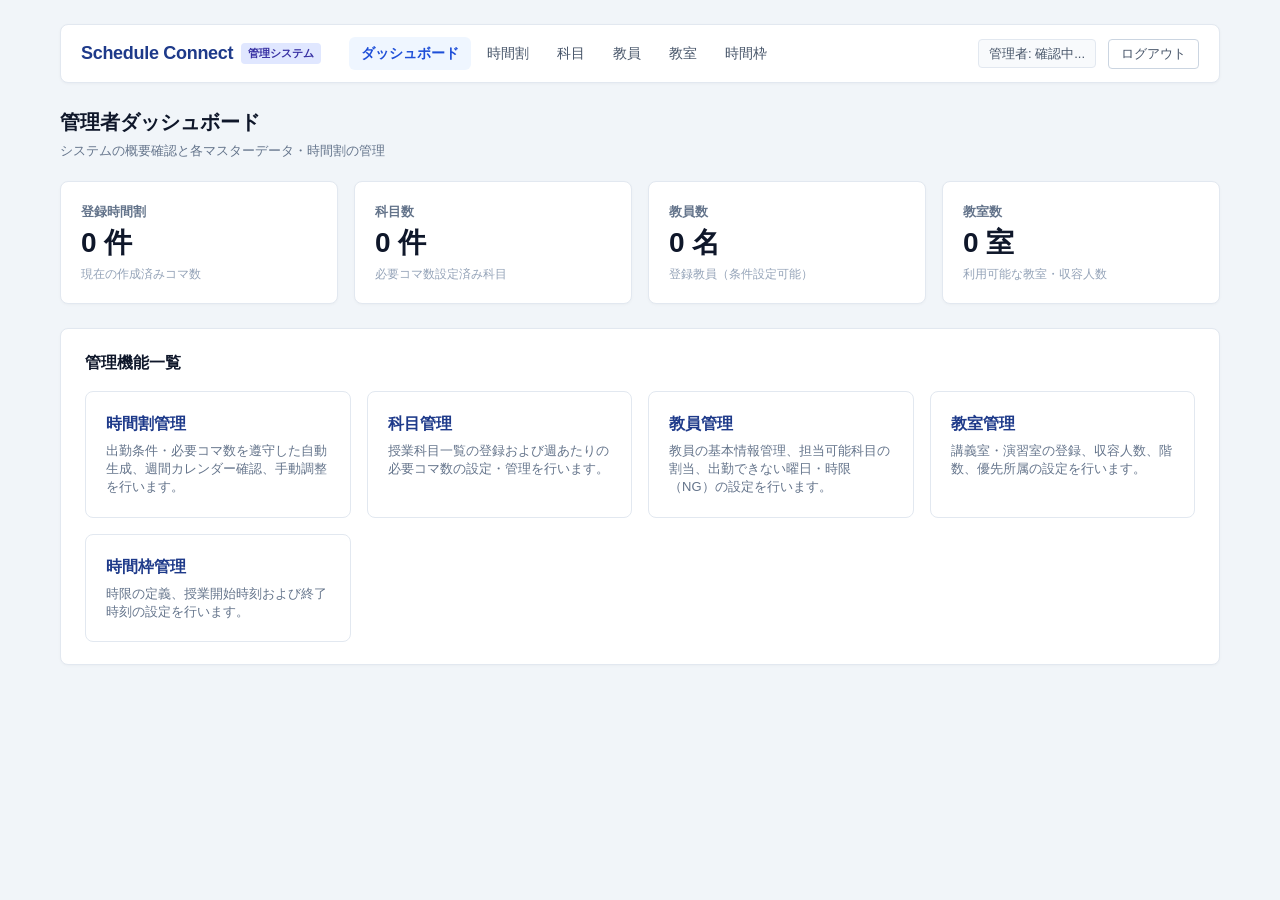
==== frontend/pages/admin_dashboard.html @ e34b130e "feat: implement frontend management modules and add UI/UX integration tests" ====
<!DOCTYPE html>
<html lang="ja">
<head>
    <meta charset="UTF-8">
    <meta name="viewport" content="width=device-width, initial-scale=1.0">
    <title>管理者ダッシュボード - Schedule Connect</title>
    <link rel="stylesheet" href="../css/style.css">
</head>
<body>
    <div id="app">
        <header id="common-admin-header"></header>

        <div class="page-title-bar">
            <div>
                <h1>管理者ダッシュボード</h1>
                <p class="page-description">システムの概要確認と各マスターデータ・時間割の管理</p>
            </div>
        </div>

        <!-- システム概要カード -->
        <div class="stat-grid">
            <div class="stat-card">
                <span class="stat-card-header">登録時間割</span>
                <span class="stat-card-value" id="stat-timetables">-</span>
                <span class="stat-card-desc">現在の作成済みコマ数</span>
            </div>
            <div class="stat-card">
                <span class="stat-card-header">科目数</span>
                <span class="stat-card-value" id="stat-subjects">-</span>
                <span class="stat-card-desc">必要コマ数設定済み科目</span>
            </div>
            <div class="stat-card">
                <span class="stat-card-header">教員数</span>
                <span class="stat-card-value" id="stat-teachers">-</span>
                <span class="stat-card-desc">登録教員（条件設定可能）</span>
            </div>
            <div class="stat-card">
                <span class="stat-card-header">教室数</span>
                <span class="stat-card-value" id="stat-classrooms">-</span>
                <span class="stat-card-desc">利用可能な教室・収容人数</span>
            </div>
        </div>

        <!-- 管理機能クイックアクセス -->
        <section class="card-section">
            <h2>管理機能一覧</h2>
            <div class="quick-nav-grid">
                <a href="timetables.html" class="quick-nav-card">
                    <span class="quick-nav-title">時間割管理</span>
                    <span class="quick-nav-desc">出勤条件・必要コマ数を遵守した自動生成、週間カレンダー確認、手動調整を行います。</span>
                </a>
                <a href="subjects.html" class="quick-nav-card">
                    <span class="quick-nav-title">科目管理</span>
                    <span class="quick-nav-desc">授業科目一覧の登録および週あたりの必要コマ数の設定・管理を行います。</span>
                </a>
                <a href="teachers.html" class="quick-nav-card">
                    <span class="quick-nav-title">教員管理</span>
                    <span class="quick-nav-desc">教員の基本情報管理、担当可能科目の割当、出勤できない曜日・時限（NG）の設定を行います。</span>
                </a>
                <a href="classrooms.html" class="quick-nav-card">
                    <span class="quick-nav-title">教室管理</span>
                    <span class="quick-nav-desc">講義室・演習室の登録、収容人数、階数、優先所属の設定を行います。</span>
                </a>
                <a href="time_slots.html" class="quick-nav-card">
                    <span class="quick-nav-title">時間枠管理</span>
                    <span class="quick-nav-desc">時限の定義、授業開始時刻および終了時刻の設定を行います。</span>
                </a>
            </div>
        </section>
    </div>

    <script src="../js/admin_nav.js"></script>
    <script src="../js/admin_dashboard.js"></script>
</body>
</html>
---- frontend/css/style.css ----
* {
    margin: 0;
    padding: 0;
    box-sizing: border-box;
}

body {
    font-family: -apple-system, BlinkMacSystemFont, "Segoe UI", Roboto, "Helvetica Neue", Arial, "Noto Sans", sans-serif;
    background-color: #f1f5f9;
    color: #1e293b;
    line-height: 1.5;
}

#app {
    max-width: 1200px;
    margin: 0 auto;
    padding: 24px 20px 48px;
}

/* ログイン専用ページ用のレイアウト */
.login-page-body {
    background-color: #f8fafc;
    min-height: 100vh;
    display: flex;
    flex-direction: column;
    justify-content: center;
    align-items: center;
    padding: 20px;
}

.login-container {
    width: 100%;
    max-width: 420px;
    background: #ffffff;
    border: 1px solid #e2e8f0;
    border-radius: 8px;
    box-shadow: 0 4px 12px rgba(15, 23, 42, 0.06);
    padding: 36px 32px;
}

.login-header {
    text-align: center;
    margin-bottom: 28px;
}

.login-brand-title {
    font-size: 22px;
    font-weight: 700;
    color: #1e3a8a;
    letter-spacing: -0.5px;
}

.login-subtitle {
    font-size: 13px;
    color: #64748b;
    margin-top: 6px;
}

/* 管理画面共通ヘッダー & ナビゲーション */
.app-header {
    display: flex;
    justify-content: space-between;
    align-items: center;
    background: #ffffff;
    border: 1px solid #e2e8f0;
    border-radius: 8px;
    padding: 12px 20px;
    margin-bottom: 24px;
    box-shadow: 0 1px 3px rgba(15, 23, 42, 0.04);
}

.header-brand-nav {
    display: flex;
    align-items: center;
    gap: 28px;
    flex-wrap: wrap;
}

.brand-logo {
    display: flex;
    align-items: center;
    gap: 8px;
    text-decoration: none;
    color: inherit;
}

.brand-name {
    font-size: 18px;
    font-weight: 700;
    color: #1e3a8a;
    letter-spacing: -0.3px;
}

.system-tag {
    font-size: 11px;
    background: #e0e7ff;
    color: #3730a3;
    padding: 2px 7px;
    border-radius: 4px;
    font-weight: 600;
}

.nav-links {
    display: flex;
    align-items: center;
    gap: 4px;
    flex-wrap: wrap;
}

.nav-links a {
    text-decoration: none;
    font-size: 14px;
    font-weight: 500;
    color: #475569;
    padding: 6px 12px;
    border-radius: 6px;
    transition: background-color 0.15s, color 0.15s;
}

.nav-links a:hover {
    background-color: #f1f5f9;
    color: #1e293b;
}

.nav-links a.active {
    background-color: #eff6ff;
    color: #1d4ed8;
    font-weight: 600;
}

.nav-user-area {
    display: flex;
    align-items: center;
    gap: 12px;
}

.user-badge {
    font-size: 13px;
    color: #475569;
    background: #f8fafc;
    border: 1px solid #e2e8f0;
    padding: 4px 10px;
    border-radius: 4px;
    font-weight: 500;
}

.btn-logout {
    background: #ffffff;
    border: 1px solid #cbd5e1;
    color: #475569;
    padding: 5px 12px;
    border-radius: 4px;
    font-size: 13px;
    font-weight: 500;
    cursor: pointer;
    transition: all 0.15s;
}

.btn-logout:hover {
    background: #fee2e2;
    border-color: #fca5a5;
    color: #b91c1c;
}

/* ページタイトルバー */
.page-title-bar {
    margin-bottom: 20px;
    display: flex;
    justify-content: space-between;
    align-items: center;
}

.page-title-bar h1 {
    font-size: 20px;
    font-weight: 700;
    color: #0f172a;
}

.page-description {
    font-size: 13px;
    color: #64748b;
    margin-top: 4px;
}

/* フォーム & カードセクション */
.form-section,
.list-section,
.action-section,
.calendar-section,
.card-section {
    background: #ffffff;
    padding: 22px 24px;
    border-radius: 8px;
    border: 1px solid #e2e8f0;
    box-shadow: 0 1px 3px rgba(15, 23, 42, 0.03);
    margin-bottom: 20px;
}

.section-title,
h2 {
    font-size: 16px;
    font-weight: 600;
    color: #0f172a;
    margin-bottom: 16px;
    display: flex;
    align-items: center;
    justify-content: space-between;
}

.form-group {
    margin-bottom: 14px;
}

.form-group label {
    display: block;
    margin-bottom: 5px;
    font-weight: 600;
    font-size: 13px;
    color: #334155;
}

.form-group input,
.form-group select {
    width: 100%;
    padding: 8px 12px;
    border: 1px solid #cbd5e1;
    border-radius: 6px;
    font-size: 14px;
    color: #1e293b;
    background-color: #ffffff;
    transition: border-color 0.15s, box-shadow 0.15s;
}

.form-group input:focus,
.form-group select:focus {
    outline: none;
    border-color: #2563eb;
    box-shadow: 0 0 0 3px rgba(37, 99, 235, 0.12);
}

.form-group input::placeholder {
    color: #94a3b8;
}

.required {
    color: #dc2626;
    margin-left: 2px;
}

.form-actions {
    display: flex;
    gap: 10px;
    margin-top: 18px;
    align-items: center;
}

/* ボタン共通 */
button,
.btn {
    font-family: inherit;
    font-size: 14px;
    font-weight: 500;
    padding: 8px 18px;
    border-radius: 6px;
    border: 1px solid transparent;
    cursor: pointer;
    transition: all 0.15s ease-in-out;
    display: inline-flex;
    align-items: center;
    justify-content: center;
    text-decoration: none;
}

#submit-btn,
.btn-primary {
    background-color: #2563eb;
    color: #ffffff;
}

#submit-btn:hover,
.btn-primary:hover {
    background-color: #1d4ed8;
}

#cancel-btn,
.btn-secondary {
    background-color: #f1f5f9;
    border-color: #cbd5e1;
    color: #475569;
}

#cancel-btn:hover,
.btn-secondary:hover {
    background-color: #e2e8f0;
    color: #1e293b;
}

.btn-generate {
    background-color: #1d4ed8;
    color: #ffffff;
    font-size: 15px;
    font-weight: 600;
    padding: 10px 24px;
    border-radius: 6px;
}

.btn-generate:hover:not(:disabled) {
    background-color: #1e40af;
}

.btn-generate:disabled {
    background-color: #94a3b8;
    cursor: not-allowed;
}

.btn-edit {
    background-color: #eff6ff;
    border: 1px solid #bfdbfe;
    color: #1d4ed8;
    padding: 4px 10px;
    border-radius: 4px;
    font-size: 12px;
    font-weight: 500;
}

.btn-edit:hover {
    background-color: #dbeafe;
}

.btn-delete {
    background-color: #fef2f2;
    border: 1px solid #fecaca;
    color: #dc2626;
    padding: 4px 10px;
    border-radius: 4px;
    font-size: 12px;
    font-weight: 500;
}

.btn-delete:hover {
    background-color: #fee2e2;
}

.action-btns {
    white-space: nowrap;
    display: flex;
    gap: 6px;
}

/* メッセージ表示 */
.error-message {
    color: #b91c1c;
    font-size: 13px;
    margin-top: 8px;
    line-height: 1.4;
}

.success-box {
    padding: 14px 16px;
    border-radius: 6px;
    background: #f0fdf4;
    color: #166534;
    border: 1px solid #bbf7d0;
    margin-top: 14px;
}

.error-box {
    padding: 14px 16px;
    border-radius: 6px;
    background: #fef2f2;
    color: #991b1b;
    border: 1px solid #fecaca;
    margin-top: 14px;
}

/* テーブルスタイル */
.data-table,
#teacher-table,
#subject-table,
#classroom-table,
#timeslot-table,
#timetable-table,
#my-timetable-table {
    width: 100%;
    border-collapse: collapse;
    margin-top: 8px;
}

.data-table th,
.data-table td,
#teacher-table th,
#teacher-table td,
#subject-table th,
#subject-table td,
#classroom-table th,
#classroom-table td,
#timeslot-table th,
#timeslot-table td,
#timetable-table th,
#timetable-table td,
#my-timetable-table th,
#my-timetable-table td {
    padding: 10px 14px;
    text-align: left;
    border-bottom: 1px solid #e2e8f0;
    font-size: 13px;
}

.data-table th,
#teacher-table th,
#subject-table th,
#classroom-table th,
#timeslot-table th,
#timetable-table th,
#my-timetable-table th {
    background: #f8fafc;
    font-weight: 600;
    color: #475569;
    border-top: 1px solid #e2e8f0;
}

.data-table tr:hover,
#teacher-table tr:hover,
#subject-table tr:hover,
#classroom-table tr:hover,
#timeslot-table tr:hover,
#timetable-table tr:hover,
#my-timetable-table tr:hover {
    background: #f8fafc;
}

#loading,
#no-data,
.loading-message,
.no-data-message {
    color: #64748b;
    font-size: 13px;
    padding: 24px 0;
    text-align: center;
}

/* ダッシュボード用サマリーカード */
.stat-grid {
    display: grid;
    grid-template-columns: repeat(auto-fit, minmax(220px, 1fr));
    gap: 16px;
    margin-bottom: 24px;
}

.stat-card {
    background: #ffffff;
    border: 1px solid #e2e8f0;
    border-radius: 8px;
    padding: 20px;
    box-shadow: 0 1px 3px rgba(15, 23, 42, 0.03);
    display: flex;
    flex-direction: column;
}

.stat-card-header {
    font-size: 13px;
    font-weight: 600;
    color: #64748b;
    margin-bottom: 8px;
}

.stat-card-value {
    font-size: 28px;
    font-weight: 700;
    color: #0f172a;
    line-height: 1;
}

.stat-card-desc {
    font-size: 12px;
    color: #94a3b8;
    margin-top: 8px;
}

/* ダッシュボード導線カードグリッド */
.quick-nav-grid {
    display: grid;
    grid-template-columns: repeat(auto-fit, minmax(260px, 1fr));
    gap: 16px;
}

.quick-nav-card {
    background: #ffffff;
    border: 1px solid #e2e8f0;
    border-radius: 8px;
    padding: 20px;
    text-decoration: none;
    color: inherit;
    transition: all 0.15s ease-in-out;
    display: flex;
    flex-direction: column;
}

.quick-nav-card:hover {
    border-color: #93c5fd;
    box-shadow: 0 4px 12px rgba(37, 99, 235, 0.08);
    transform: translateY(-1px);
}

.quick-nav-title {
    font-size: 16px;
    font-weight: 600;
    color: #1e3a8a;
    margin-bottom: 6px;
}

.quick-nav-desc {
    font-size: 13px;
    color: #64748b;
    line-height: 1.4;
}

/* カレンダー関連スタイル */
.calendar-controls {
    display: flex;
    align-items: center;
    gap: 8px;
    margin-bottom: 16px;
    flex-wrap: wrap;
}

.btn-filter {
    background: #f8fafc;
    border: 1px solid #cbd5e1;
    color: #475569;
    padding: 6px 14px;
    border-radius: 6px;
    font-size: 13px;
    font-weight: 500;
    cursor: pointer;
}

.btn-filter:hover {
    background: #f1f5f9;
}

.btn-filter.active {
    background: #eff6ff;
    border-color: #93c5fd;
    color: #1d4ed8;
    font-weight: 600;
}

.filter-label {
    font-size: 13px;
    color: #64748b;
    margin-left: 8px;
}

.calendar-table {
    width: 100%;
    border-collapse: collapse;
    table-layout: fixed;
}

.calendar-table th,
.calendar-table td {
    border: 1px solid #e2e8f0;
    padding: 8px;
    text-align: center;
    font-size: 13px;
}

.calendar-table th {
    background: #f8fafc;
    font-weight: 600;
    color: #334155;
}

.period-cell {
    background: #f8fafc;
    font-weight: 600;
    color: #475569;
    width: 80px;
}

.empty-cell {
    color: #cbd5e1;
}

.entry-cell {
    background: #ffffff;
    text-align: left;
    vertical-align: top;
    padding: 8px;
}

.entry-subject {
    font-weight: 600;
    color: #1d4ed8;
    font-size: 13px;
    margin-bottom: 2px;
}

.entry-teacher {
    font-size: 12px;
    color: #334155;
}

.entry-classroom {
    font-size: 11px;
    color: #64748b;
}

.multi-entry-cell {
    vertical-align: top;
    padding: 8px;
    text-align: left;
}

.multi-entry-count {
    font-weight: 600;
    font-size: 11px;
    color: #1d4ed8;
    background: #eff6ff;
    padding: 2px 6px;
    border-radius: 4px;
    display: inline-block;
    margin-bottom: 6px;
}

.multi-entry-item {
    padding: 6px 8px;
    background: #f8fafc;
    border: 1px solid #e2e8f0;
    border-radius: 4px;
    margin-bottom: 4px;
}

.multi-entry-item:last-child {
    margin-bottom: 0;
}

/* アコーディオン / 手動調整 */
.manual-adjust-details {
    background: #ffffff;
    border: 1px solid #e2e8f0;
    border-radius: 8px;
    box-shadow: 0 1px 3px rgba(15, 23, 42, 0.03);
    margin-bottom: 20px;
}

.manual-adjust-summary {
    padding: 16px 20px;
    font-size: 15px;
    font-weight: 600;
    color: #334155;
    cursor: pointer;
    list-style: none;
    display: flex;
    justify-content: space-between;
    align-items: center;
    border-radius: 8px;
    background: #f8fafc;
}

.manual-adjust-summary::-webkit-details-marker {
    display: none;
}

.manual-adjust-summary:hover {
    background: #f1f5f9;
}

.manual-adjust-body {
    padding: 20px 24px;
    border-top: 1px solid #e2e8f0;
}

/* モーダル */
.modal-overlay {
    position: fixed;
    top: 0;
    left: 0;
    right: 0;
    bottom: 0;
    background: rgba(15, 23, 42, 0.4);
    display: flex;
    justify-content: center;
    align-items: center;
    z-index: 1000;
}

.modal-content {
    background: #ffffff;
    border-radius: 8px;
    padding: 24px;
    max-width: 480px;
    width: 90%;
    max-height: 80vh;
    overflow-y: auto;
    box-shadow: 0 20px 25px -5px rgba(0, 0, 0, 0.1);
}

.modal-content h3 {
    font-size: 16px;
    margin-bottom: 12px;
    color: #0f172a;
}

.filter-list {
    list-style: none;
    margin: 12px 0 16px;
}

.filter-item {
    padding: 8px 12px;
    border-radius: 4px;
    cursor: pointer;
    font-size: 13px;
    color: #334155;
}

.filter-item:hover {
    background: #eff6ff;
    color: #1d4ed8;
}

.btn-close {
    background: #f1f5f9;
    border: 1px solid #cbd5e1;
    color: #475569;
    padding: 6px 14px;
    border-radius: 4px;
    font-size: 13px;
    cursor: pointer;
}

/* 2カラムレイアウト（設定画面等） */
.settings-grid {
    display: grid;
    grid-template-columns: repeat(auto-fit, minmax(340px, 1fr));
    gap: 20px;
}

/* デモ用クイック入力（?demo=1時のみ） */
.demo-quick-box {
    margin-top: 20px;
    padding: 12px 14px;
    background: #f8fafc;
    border: 1px dashed #cbd5e1;
    border-radius: 6px;
    font-size: 12px;
}

.demo-quick-title {
    color: #64748b;
    font-weight: 600;
    margin-bottom: 8px;
}

.demo-quick-buttons {
    display: flex;
    gap: 8px;
    flex-wrap: wrap;
}

.btn-demo-quick {
    background: #ffffff;
    border: 1px solid #cbd5e1;
    color: #475569;
    padding: 4px 10px;
    border-radius: 4px;
    font-size: 12px;
    cursor: pointer;
}

.btn-demo-quick:hover {
    background: #eff6ff;
    border-color: #93c5fd;
    color: #1d4ed8;
}
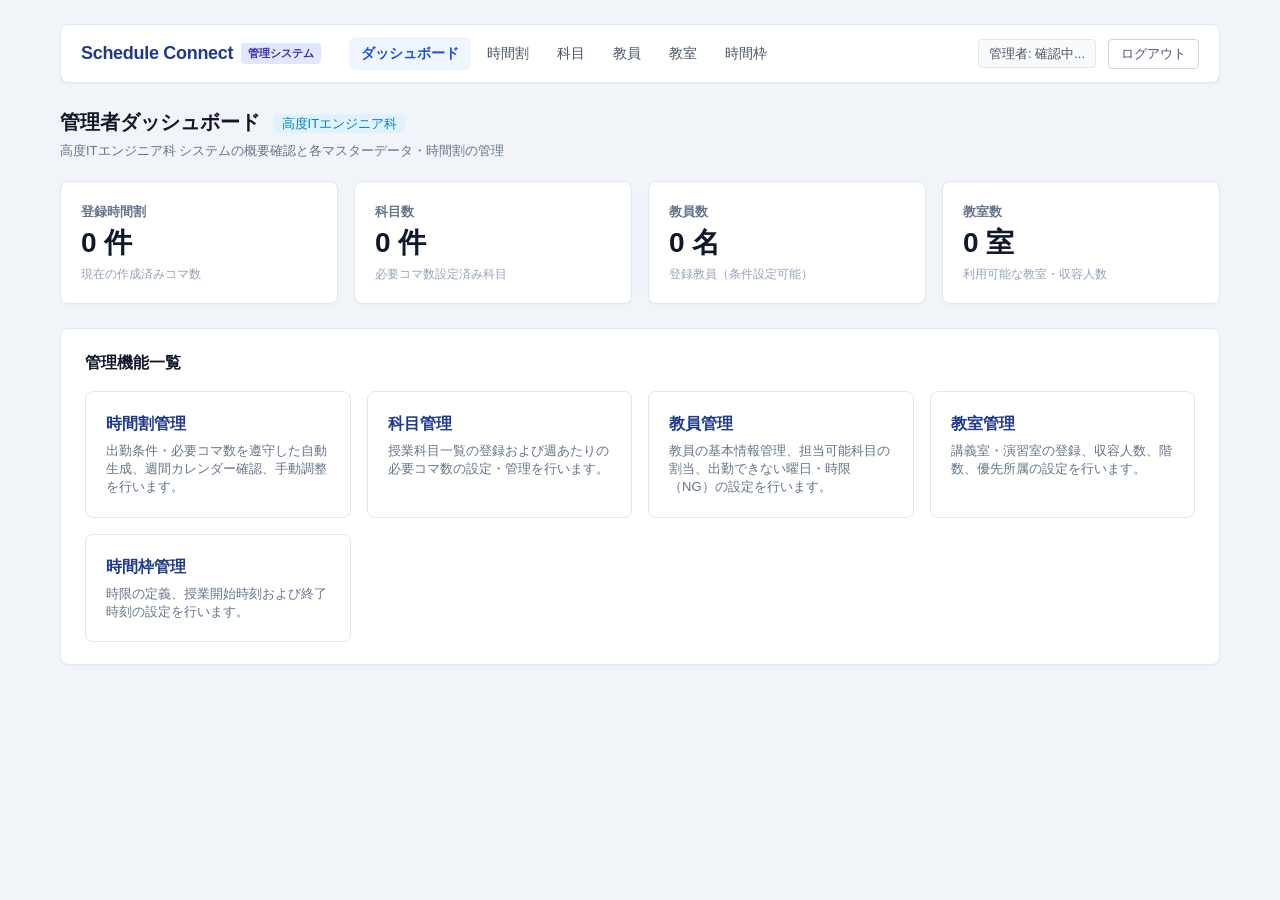
==== commit 94ffab68: "feat: implement teacher portal, classroom management pages, and core user authentication model" ====
--- a/frontend/pages/admin_dashboard.html
+++ b/frontend/pages/admin_dashboard.html
@@ -12,8 +12,8 @@
 
         <div class="page-title-bar">
             <div>
-                <h1>管理者ダッシュボード</h1>
-                <p class="page-description">システムの概要確認と各マスターデータ・時間割の管理</p>
+                <h1>管理者ダッシュボード <span style="font-size: 13px; font-weight: 500; color: #0284c7; background: #e0f2fe; padding: 2px 8px; border-radius: 4px; vertical-align: middle; margin-left: 8px;">高度ITエンジニア科</span></h1>
+                <p class="page-description">高度ITエンジニア科 システムの概要確認と各マスターデータ・時間割の管理</p>
             </div>
         </div>
 
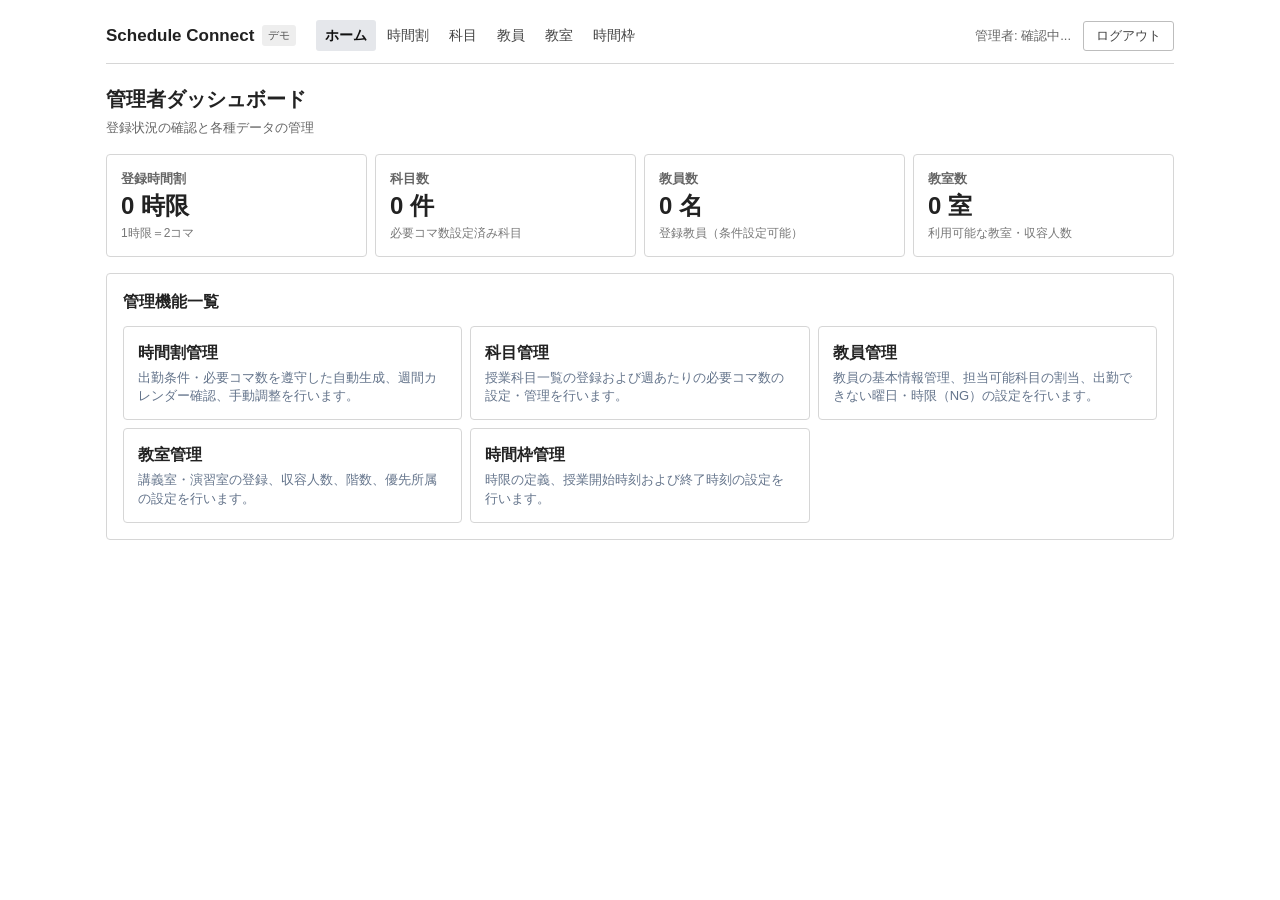
==== commit 185fdd06: "Co-authored-by: takemura230350-png <takemura230350-png@users.noreply.github.com> Co-authored-by: te2" ====
--- a/frontend/pages/admin_dashboard.html
+++ b/frontend/pages/admin_dashboard.html
@@ -12,8 +12,8 @@
 
         <div class="page-title-bar">
             <div>
-                <h1>管理者ダッシュボード <span style="font-size: 13px; font-weight: 500; color: #0284c7; background: #e0f2fe; padding: 2px 8px; border-radius: 4px; vertical-align: middle; margin-left: 8px;">高度ITエンジニア科</span></h1>
-                <p class="page-description">高度ITエンジニア科 システムの概要確認と各マスターデータ・時間割の管理</p>
+                <h1>管理者ダッシュボード</h1>
+                <p class="page-description">登録状況の確認と各種データの管理</p>
             </div>
         </div>
 
@@ -22,7 +22,7 @@
             <div class="stat-card">
                 <span class="stat-card-header">登録時間割</span>
                 <span class="stat-card-value" id="stat-timetables">-</span>
-                <span class="stat-card-desc">現在の作成済みコマ数</span>
+                <span class="stat-card-desc">1時限＝2コマ</span>
             </div>
             <div class="stat-card">
                 <span class="stat-card-header">科目数</span>
--- a/frontend/css/style.css
+++ b/frontend/css/style.css
@@ -6,20 +6,20 @@
 
 body {
     font-family: -apple-system, BlinkMacSystemFont, "Segoe UI", Roboto, "Helvetica Neue", Arial, "Noto Sans", sans-serif;
-    background-color: #f1f5f9;
-    color: #1e293b;
+    background-color: #ffffff;
+    color: #222222;
     line-height: 1.5;
 }
 
 #app {
-    max-width: 1200px;
+    max-width: 1100px;
     margin: 0 auto;
-    padding: 24px 20px 48px;
+    padding: 20px 16px 40px;
 }
 
 /* ログイン専用ページ用のレイアウト */
 .login-page-body {
-    background-color: #f8fafc;
+    background-color: #f5f5f5;
     min-height: 100vh;
     display: flex;
     flex-direction: column;
@@ -30,30 +30,28 @@
 
 .login-container {
     width: 100%;
-    max-width: 420px;
-    background: #ffffff;
-    border: 1px solid #e2e8f0;
-    border-radius: 8px;
-    box-shadow: 0 4px 12px rgba(15, 23, 42, 0.06);
-    padding: 36px 32px;
+    max-width: 360px;
+    background: #ffffff;
+    border: 1px solid #d6d6d6;
+    border-radius: 4px;
+    padding: 28px;
 }
 
 .login-header {
     text-align: center;
-    margin-bottom: 28px;
+    margin-bottom: 24px;
 }
 
 .login-brand-title {
-    font-size: 22px;
-    font-weight: 700;
-    color: #1e3a8a;
-    letter-spacing: -0.5px;
+    font-size: 20px;
+    font-weight: 600;
+    color: #222222;
 }
 
 .login-subtitle {
     font-size: 13px;
-    color: #64748b;
-    margin-top: 6px;
+    color: #666666;
+    margin-top: 4px;
 }
 
 /* 管理画面共通ヘッダー & ナビゲーション */
@@ -61,18 +59,15 @@
     display: flex;
     justify-content: space-between;
     align-items: center;
-    background: #ffffff;
-    border: 1px solid #e2e8f0;
-    border-radius: 8px;
-    padding: 12px 20px;
-    margin-bottom: 24px;
-    box-shadow: 0 1px 3px rgba(15, 23, 42, 0.04);
+    border-bottom: 1px solid #d6d6d6;
+    padding: 0 0 12px;
+    margin-bottom: 20px;
 }
 
 .header-brand-nav {
     display: flex;
     align-items: center;
-    gap: 28px;
+    gap: 20px;
     flex-wrap: wrap;
 }
 
@@ -85,46 +80,42 @@
 }
 
 .brand-name {
-    font-size: 18px;
-    font-weight: 700;
-    color: #1e3a8a;
-    letter-spacing: -0.3px;
+    font-size: 17px;
+    font-weight: 600;
+    color: #222222;
 }
 
 .system-tag {
     font-size: 11px;
-    background: #e0e7ff;
-    color: #3730a3;
-    padding: 2px 7px;
-    border-radius: 4px;
-    font-weight: 600;
+    background: #eeeeee;
+    color: #555555;
+    padding: 2px 6px;
+    border-radius: 3px;
 }
 
 .nav-links {
     display: flex;
     align-items: center;
-    gap: 4px;
+    gap: 2px;
     flex-wrap: wrap;
 }
 
 .nav-links a {
     text-decoration: none;
     font-size: 14px;
-    font-weight: 500;
-    color: #475569;
-    padding: 6px 12px;
-    border-radius: 6px;
-    transition: background-color 0.15s, color 0.15s;
+    color: #444444;
+    padding: 5px 9px;
+    border-radius: 3px;
 }
 
 .nav-links a:hover {
-    background-color: #f1f5f9;
-    color: #1e293b;
+    background-color: #eeeeee;
+    color: #111111;
 }
 
 .nav-links a.active {
-    background-color: #eff6ff;
-    color: #1d4ed8;
+    background-color: #e5e7eb;
+    color: #111111;
     font-weight: 600;
 }
 
@@ -136,24 +127,18 @@
 
 .user-badge {
     font-size: 13px;
-    color: #475569;
-    background: #f8fafc;
-    border: 1px solid #e2e8f0;
-    padding: 4px 10px;
-    border-radius: 4px;
-    font-weight: 500;
+    color: #666666;
 }
 
 .btn-logout {
     background: #ffffff;
-    border: 1px solid #cbd5e1;
-    color: #475569;
+    border: 1px solid #bdbdbd;
+    color: #444444;
     padding: 5px 12px;
-    border-radius: 4px;
+    border-radius: 3px;
     font-size: 13px;
     font-weight: 500;
     cursor: pointer;
-    transition: all 0.15s;
 }
 
 .btn-logout:hover {
@@ -164,7 +149,7 @@
 
 /* ページタイトルバー */
 .page-title-bar {
-    margin-bottom: 20px;
+    margin-bottom: 16px;
     display: flex;
     justify-content: space-between;
     align-items: center;
@@ -172,13 +157,13 @@
 
 .page-title-bar h1 {
     font-size: 20px;
-    font-weight: 700;
-    color: #0f172a;
+    font-weight: 600;
+    color: #222222;
 }
 
 .page-description {
     font-size: 13px;
-    color: #64748b;
+    color: #666666;
     margin-top: 4px;
 }
 
@@ -189,19 +174,18 @@
 .calendar-section,
 .card-section {
     background: #ffffff;
-    padding: 22px 24px;
-    border-radius: 8px;
-    border: 1px solid #e2e8f0;
-    box-shadow: 0 1px 3px rgba(15, 23, 42, 0.03);
-    margin-bottom: 20px;
+    padding: 16px;
+    border-radius: 4px;
+    border: 1px solid #d6d6d6;
+    margin-bottom: 16px;
 }
 
 .section-title,
 h2 {
     font-size: 16px;
     font-weight: 600;
-    color: #0f172a;
-    margin-bottom: 16px;
+    color: #222222;
+    margin-bottom: 12px;
     display: flex;
     align-items: center;
     justify-content: space-between;
@@ -223,19 +207,17 @@
 .form-group select {
     width: 100%;
     padding: 8px 12px;
-    border: 1px solid #cbd5e1;
-    border-radius: 6px;
+    border: 1px solid #bdbdbd;
+    border-radius: 3px;
     font-size: 14px;
     color: #1e293b;
     background-color: #ffffff;
-    transition: border-color 0.15s, box-shadow 0.15s;
 }
 
 .form-group input:focus,
 .form-group select:focus {
     outline: none;
-    border-color: #2563eb;
-    box-shadow: 0 0 0 3px rgba(37, 99, 235, 0.12);
+    border-color: #4b5563;
 }
 
 .form-group input::placeholder {
@@ -260,11 +242,10 @@
     font-family: inherit;
     font-size: 14px;
     font-weight: 500;
-    padding: 8px 18px;
-    border-radius: 6px;
+    padding: 7px 14px;
+    border-radius: 3px;
     border: 1px solid transparent;
     cursor: pointer;
-    transition: all 0.15s ease-in-out;
     display: inline-flex;
     align-items: center;
     justify-content: center;
@@ -273,13 +254,13 @@
 
 #submit-btn,
 .btn-primary {
-    background-color: #2563eb;
+    background-color: #374151;
     color: #ffffff;
 }
 
 #submit-btn:hover,
 .btn-primary:hover {
-    background-color: #1d4ed8;
+    background-color: #111827;
 }
 
 #cancel-btn,
@@ -443,16 +424,15 @@
 .stat-grid {
     display: grid;
     grid-template-columns: repeat(auto-fit, minmax(220px, 1fr));
-    gap: 16px;
-    margin-bottom: 24px;
+    gap: 8px;
+    margin-bottom: 16px;
 }
 
 .stat-card {
     background: #ffffff;
-    border: 1px solid #e2e8f0;
-    border-radius: 8px;
-    padding: 20px;
-    box-shadow: 0 1px 3px rgba(15, 23, 42, 0.03);
+    border: 1px solid #d6d6d6;
+    border-radius: 4px;
+    padding: 14px;
     display: flex;
     flex-direction: column;
 }
@@ -460,53 +440,51 @@
 .stat-card-header {
     font-size: 13px;
     font-weight: 600;
-    color: #64748b;
-    margin-bottom: 8px;
+    color: #666666;
+    margin-bottom: 6px;
 }
 
 .stat-card-value {
-    font-size: 28px;
-    font-weight: 700;
-    color: #0f172a;
+    font-size: 24px;
+    font-weight: 600;
+    color: #222222;
     line-height: 1;
 }
 
 .stat-card-desc {
     font-size: 12px;
-    color: #94a3b8;
-    margin-top: 8px;
+    color: #777777;
+    margin-top: 6px;
 }
 
 /* ダッシュボード導線カードグリッド */
 .quick-nav-grid {
     display: grid;
     grid-template-columns: repeat(auto-fit, minmax(260px, 1fr));
-    gap: 16px;
+    gap: 8px;
 }
 
 .quick-nav-card {
     background: #ffffff;
-    border: 1px solid #e2e8f0;
-    border-radius: 8px;
-    padding: 20px;
+    border: 1px solid #d6d6d6;
+    border-radius: 4px;
+    padding: 14px;
     text-decoration: none;
     color: inherit;
-    transition: all 0.15s ease-in-out;
     display: flex;
     flex-direction: column;
 }
 
 .quick-nav-card:hover {
-    border-color: #93c5fd;
-    box-shadow: 0 4px 12px rgba(37, 99, 235, 0.08);
-    transform: translateY(-1px);
+    background: #f5f5f5;
+    border-color: #a3a3a3;
 }
 
 .quick-nav-title {
     font-size: 16px;
     font-weight: 600;
-    color: #1e3a8a;
-    margin-bottom: 6px;
+    color: #222222;
+    margin-bottom: 4px;
 }
 
 .quick-nav-desc {
@@ -775,3 +753,36 @@
     border-color: #93c5fd;
     color: #1d4ed8;
 }
+
+@media (max-width: 760px) {
+    .app-header,
+    .header-brand-nav {
+        align-items: flex-start;
+        flex-direction: column;
+    }
+
+    .app-header,
+    .header-brand-nav,
+    .nav-links {
+        gap: 8px;
+    }
+
+    .nav-user-area {
+        width: 100%;
+        justify-content: space-between;
+    }
+
+    .stat-grid,
+    .quick-nav-grid,
+    .settings-grid {
+        grid-template-columns: 1fr;
+    }
+
+    .form-section,
+    .list-section,
+    .action-section,
+    .calendar-section,
+    .card-section {
+        overflow-x: auto;
+    }
+}
